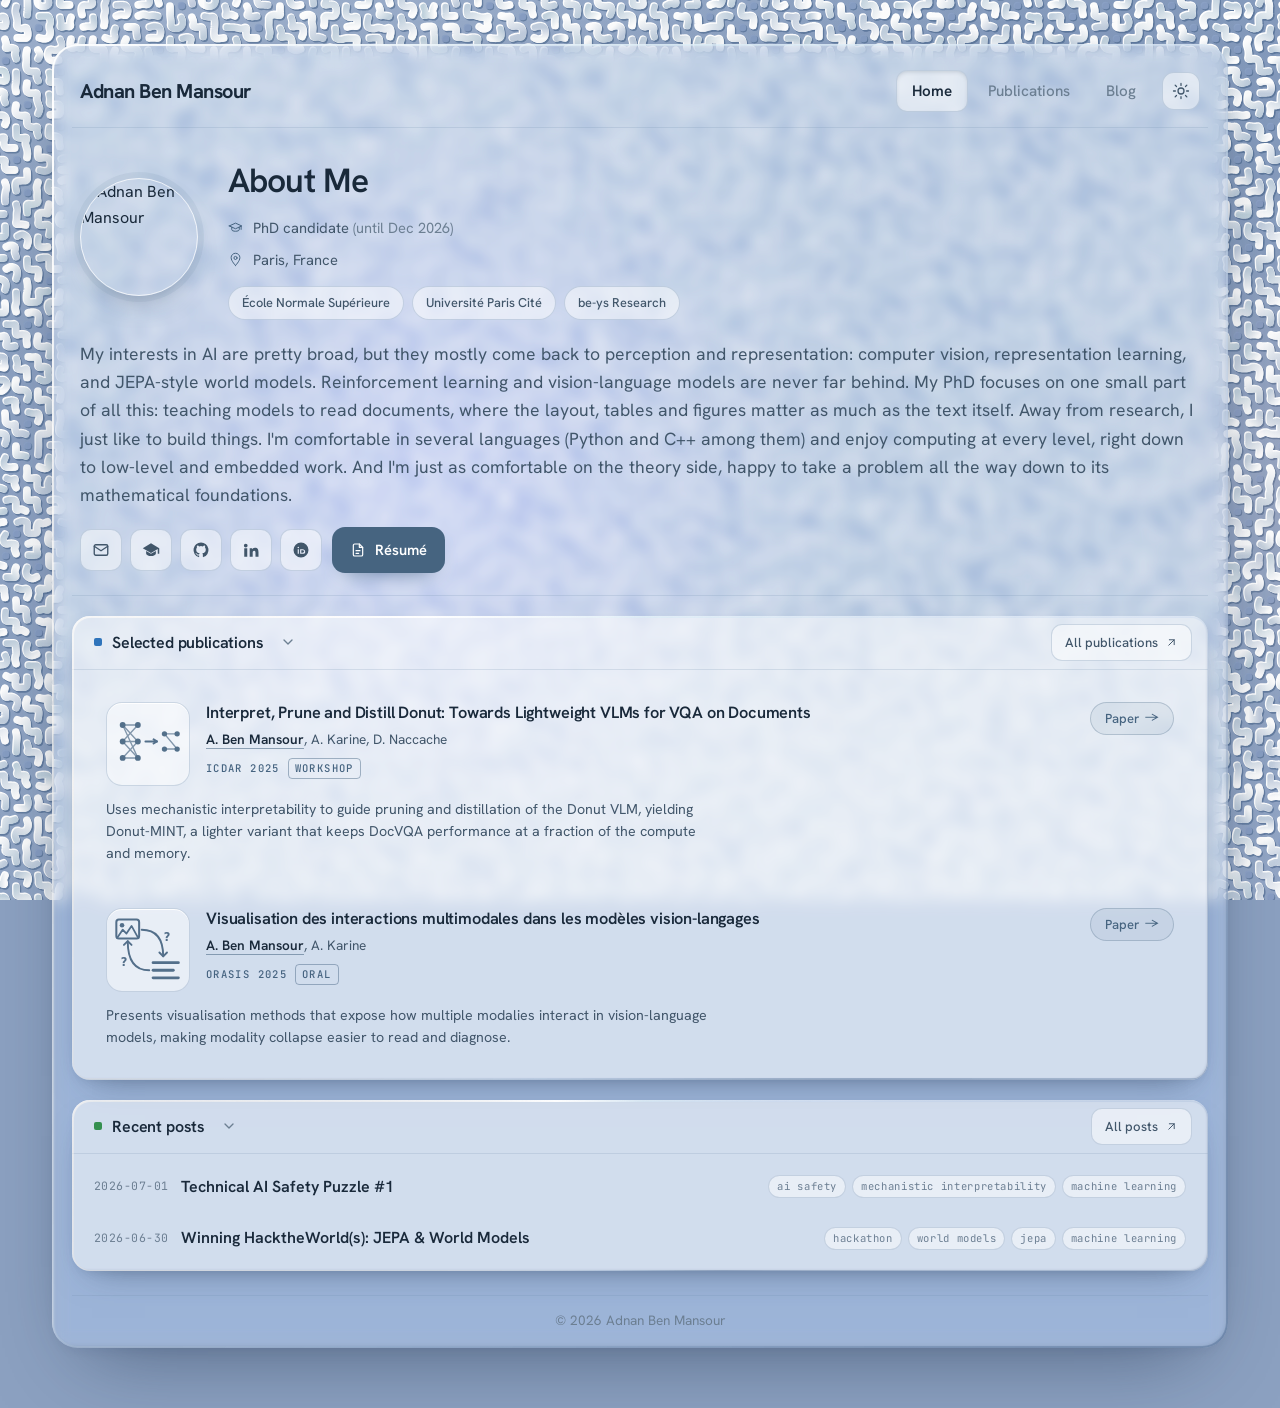
==== index.html @ 6f02ef1b "First blog posts" ====
<!doctype html>
<html lang="en">
<head>
  <meta charset="utf-8" />
  <meta name="viewport" content="width=device-width, initial-scale=1" />
  <title>Adnan Ben Mansour</title>
  <meta name="description" content="Adnan Ben Mansour - PhD student at École Normale Supérieure, working on deep learning for visually-rich document understanding." />
  <link rel="preconnect" href="https://fonts.googleapis.com" />
  <link rel="preconnect" href="https://fonts.gstatic.com" crossorigin />
  <link href="https://fonts.googleapis.com/css2?family=Hanken+Grotesk:wght@400;500;600;700&family=JetBrains+Mono:wght@400;500&display=swap" rel="stylesheet" />
  <link rel="icon" type="image/png" href="favicon.png" />
  <link rel="stylesheet" href="styles.css?v=4a01e9f5" />
  <script>
    (function(){try{var t=localStorage.getItem('theme')||'light';document.documentElement.setAttribute('data-theme',t);}catch(e){document.documentElement.setAttribute('data-theme','light');}})();
  </script>
  <script src="serpentine-bg.js?v=650c353c"></script>
</head>
<body>
  <serpentine-bg></serpentine-bg>

  <div id="wrap">
    <main class="sheet lg-rim lg-rim-lg">

      <header class="topbar">
        <a class="brand" href="index.html">Adnan Ben Mansour</a>
        <nav class="nav" aria-label="Primary">
          <a href="index.html" class="is-current" aria-current="page">Home</a>
          <a href="publications.html">Publications</a>
          <a href="blog.html">Blog</a>
          <button class="theme-toggle" type="button" aria-label="Toggle theme">
            <svg class="icon-sun" width="18" height="18" viewBox="0 0 24 24" fill="none" stroke="currentColor" stroke-width="1.7" stroke-linecap="round" aria-hidden="true"><circle cx="12" cy="12" r="4"/><path d="M12 2v2.5M12 19.5V22M4.2 4.2l1.8 1.8M18 18l1.8 1.8M2 12h2.5M19.5 12H22M4.2 19.8l1.8-1.8M18 6l1.8-1.8"/></svg>
            <svg class="icon-moon" width="18" height="18" viewBox="0 0 24 24" fill="none" stroke="currentColor" stroke-width="1.7" stroke-linecap="round" stroke-linejoin="round" aria-hidden="true"><path d="M20 14.5A8 8 0 1 1 9.5 4a6.5 6.5 0 0 0 10.5 10.5Z"/></svg>
          </button>
        </nav>
      </header>

      
    <section class="home-hero">
      <div class="hero-id">
        <div class="avatar"><img src="avatar.png" alt="Adnan Ben Mansour" /></div>
        <div class="hero-text">
          <h1 class="hero-name">About Me</h1>
          <ul class="meta-list">
            <li>
              <span class="meta-ico"><svg viewBox="0 0 24 24" width="15" height="15" fill="none" stroke="currentColor" stroke-width="1.6" stroke-linecap="round" stroke-linejoin="round" aria-hidden="true">
  <path d="M2 9.5 12 5l10 4.5L12 14 2 9.5Z"/>
  <path d="M6 11.4v4.1c0 1.4 2.7 2.5 6 2.5s6-1.1 6-2.5v-4.1"/>
  <path d="M21 9.8V15"/>
</svg>
</span>
              <span>PhD candidate <span class="meta-note">(until Dec 2026)</span></span>
            </li>
            <li>
              <span class="meta-ico"><svg viewBox="0 0 24 24" width="15" height="15" fill="none" stroke="currentColor" stroke-width="1.6" stroke-linecap="round" stroke-linejoin="round" aria-hidden="true">
  <path d="M12 21.5s7-6.8 7-12.5a7 7 0 1 0-14 0c0 5.7 7 12.5 7 12.5Z"/>
  <circle cx="12" cy="9.5" r="2.5"/>
</svg>
</span>
              <span>Paris, France</span>
            </li>
          </ul>
          <div class="affil affil--row">
            <a href="https://www.ens.psl.eu/" target="_blank" rel="noopener">École Normale Supérieure</a>
            <a href="http://lipade.math-info.univ-paris5.fr/" target="_blank" rel="noopener">Université Paris Cité</a>
            <a href="https://www.kipmi.com/" target="_blank" rel="noopener">be-ys Research</a>
          </div>
        </div>
      </div>

      <p class="lede">My interests in AI are pretty broad, but they mostly come back to perception and
representation: computer vision, representation learning, and JEPA-style world
models. Reinforcement learning and vision-language models are never far behind.
My PhD focuses on one small part of all this: teaching models to read documents,
where the layout, tables and figures matter as much as the text itself.

Away from research, I just like to build things. I'm comfortable in several
languages (Python and C++ among them) and enjoy computing at every level, right
down to low-level and embedded work. And I'm just as comfortable on the theory
side, happy to take a problem all the way down to its mathematical foundations.
</p>

      <div class="contact-row" aria-label="Contact and profiles">
        <div class="iconbtns">
          <a class="iconbtn" href="mailto:adnan.ben-mansour@ens.fr" aria-label="Email" title="Email"><svg viewBox="0 0 24 24" fill="none" stroke="currentColor" stroke-width="1.8" stroke-linecap="round" stroke-linejoin="round" aria-hidden="true"><rect x="3" y="5" width="18" height="14" rx="2"/><path d="M3 7l9 6 9-6"/></svg>
</a>
          <a class="iconbtn" href="https://scholar.google.com/citations?user=5dM98OUAAAAJ&hl=fr&oi=ao" rel="me" target="_blank" aria-label="Google Scholar" title="Google Scholar"><svg viewBox="0 0 24 24" fill="currentColor" aria-hidden="true"><path d="M12 3 1 9.5 12 16l9-5.32V17h2V9.5L12 3z"/><path d="M5.5 13.2v3.3c0 1.7 2.9 3.5 6.5 3.5s6.5-1.8 6.5-3.5v-3.3L12 17l-6.5-3.8z"/></svg>
</a>
          <a class="iconbtn" href="https://github.com/Adnan-Ben-Mansour" rel="me" target="_blank" aria-label="GitHub" title="GitHub"><svg viewBox="0 0 24 24" fill="currentColor" aria-hidden="true"><path d="M12 2a10 10 0 0 0-3.16 19.49c.5.09.68-.22.68-.48v-1.7c-2.78.6-3.37-1.34-3.37-1.34-.45-1.16-1.11-1.47-1.11-1.47-.91-.62.07-.6.07-.6 1 .07 1.53 1.03 1.53 1.03.89 1.53 2.34 1.09 2.91.83.09-.65.35-1.09.63-1.34-2.22-.25-4.56-1.11-4.56-4.94 0-1.09.39-1.98 1.03-2.68-.1-.25-.45-1.27.1-2.65 0 0 .84-.27 2.75 1.02a9.5 9.5 0 0 1 5 0c1.91-1.29 2.75-1.02 2.75-1.02.55 1.38.2 2.4.1 2.65.64.7 1.03 1.59 1.03 2.68 0 3.84-2.34 4.69-4.57 4.94.36.31.68.92.68 1.85v2.74c0 .27.18.58.69.48A10 10 0 0 0 12 2z"/></svg>
</a>
          <a class="iconbtn" href="https://www.linkedin.com/in/adnan-ben-mansour-ba91ab295/" rel="me" target="_blank" aria-label="LinkedIn" title="LinkedIn"><svg viewBox="0 0 24 24" fill="currentColor" aria-hidden="true"><path d="M4.98 3.5a2.5 2.5 0 1 1 0 5 2.5 2.5 0 0 1 0-5zM3 9.5h4V21H3V9.5zM9.5 9.5h3.84v1.57h.05c.53-1 1.84-2.07 3.79-2.07 4.05 0 4.8 2.66 4.8 6.13V21h-4v-5.25c0-1.25-.02-2.86-1.74-2.86-1.74 0-2 1.36-2 2.77V21h-4V9.5z"/></svg>
</a>
          <a class="iconbtn" href="https://orcid.org/0009-0002-1891-4903" rel="me" target="_blank" aria-label="ORCID" title="ORCID"><svg viewBox="0 0 24 24" fill="currentColor" aria-hidden="true"><path d="M12 2a10 10 0 1 0 0 20 10 10 0 0 0 0-20zM8.4 7.6a1.05 1.05 0 1 1 0 2.1 1.05 1.05 0 0 1 0-2.1zm-.8 3.4h1.6V17H7.6v-6zm3.2 0h3.2c2.18 0 3.6 1.45 3.6 3.5S16.18 17 14 17h-3.2v-6zm1.6 1.4v3.2h1.5c1.32 0 2.1-.79 2.1-1.6s-.78-1.6-2.1-1.6h-1.5z"/></svg>
</a>
        </div>
        <a class="resume-btn" href="cv.pdf" target="_blank">
          <svg viewBox="0 0 24 24" fill="none" stroke="currentColor" stroke-width="1.8" stroke-linecap="round" stroke-linejoin="round" aria-hidden="true">
  <path d="M14 3H7a2 2 0 0 0-2 2v14a2 2 0 0 0 2 2h10a2 2 0 0 0 2-2V8z"/>
  <path d="M14 3v5h5"/>
  <path d="M9 13h6"/>
  <path d="M9 17h4"/>
</svg>
<span>Résumé</span>
        </a>
      </div>
    </section>

    <section class="card lg-rim card--clip card--sep is-open" data-collapse>
      <div class="card__bar">
        <button class="card__head" type="button" aria-expanded="true">
          <span class="dot dot--pub"></span>
          <span>Selected publications</span>
          <span class="card__chev"><svg width="16" height="16" viewBox="0 0 24 24" fill="none" stroke="currentColor" stroke-width="2" stroke-linecap="round" stroke-linejoin="round" aria-hidden="true"><path d="M6 9l6 6 6-6"/></svg></span>
        </button>
        <a class="card__action" href="publications.html"><span>All publications</span><svg width="13" height="13" viewBox="0 0 24 24" fill="none" stroke="currentColor" stroke-width="1.8" stroke-linecap="round" stroke-linejoin="round" aria-hidden="true"><path d="M7 17 17 7"/><path d="M8 7h9v9"/></svg></a>
      </div>
      <div class="card__body">
        <div class="yeargrid">
          <div class="pubrow">
            <div class="pubrow__top">
              <div class="pub-thumb" data-sig="distill" aria-hidden="true"></div>
              <div class="pub-main">
                <a class="pub-title" href="https://arxiv.org/abs/2509.26235" target="_blank" rel="noopener">Interpret, Prune and Distill Donut: Towards Lightweight VLMs for VQA on Documents</a>
                <p class="pub-authors"><span class="me">A. Ben Mansour</span>, A. Karine, D. Naccache</p>
                <p class="pub-venue">ICDAR 2025 <span class="pub-flag">Workshop</span></p>
              </div>
              <div class="pub-actions">
                <a class="pub-btn" href="https://arxiv.org/abs/2509.26235" target="_blank" rel="noopener">Paper <span class="arrow">&rarr;</span></a>
              </div>
            </div>
            <p class="pub-desc">Uses mechanistic interpretability to guide pruning and distillation of the Donut VLM, yielding Donut-MINT, a lighter variant that keeps DocVQA performance at a fraction of the compute and memory.</p>
          </div>
          <div class="pubrow">
            <div class="pubrow__top">
              <div class="pub-thumb" data-sig="multimodal" aria-hidden="true"></div>
              <div class="pub-main">
                <a class="pub-title" href="https://hal.science/hal-05142188v1" target="_blank" rel="noopener">Visualisation des interactions multimodales dans les modèles vision-langages</a>
                <p class="pub-authors"><span class="me">A. Ben Mansour</span>, A. Karine</p>
                <p class="pub-venue">ORASIS 2025 <span class="pub-flag">Oral</span></p>
              </div>
              <div class="pub-actions">
                <a class="pub-btn" href="https://hal.science/hal-05142188v1" target="_blank" rel="noopener">Paper <span class="arrow">&rarr;</span></a>
              </div>
            </div>
            <p class="pub-desc">Presents visualisation methods that expose how multiple modalies interact in vision-language models, making modality collapse easier to read and diagnose.</p>
          </div>
        </div>
      </div>
    </section>

    <section class="card lg-rim card--clip is-open" data-collapse>
      <div class="card__bar">
        <button class="card__head" type="button" aria-expanded="true">
          <span class="dot dot--post"></span>
          <span>Recent posts</span>
          <span class="card__chev"><svg width="16" height="16" viewBox="0 0 24 24" fill="none" stroke="currentColor" stroke-width="2" stroke-linecap="round" stroke-linejoin="round" aria-hidden="true"><path d="M6 9l6 6 6-6"/></svg></span>
        </button>
        <a class="card__action" href="blog.html"><span>All posts</span><svg width="13" height="13" viewBox="0 0 24 24" fill="none" stroke="currentColor" stroke-width="1.8" stroke-linecap="round" stroke-linejoin="round" aria-hidden="true"><path d="M7 17 17 7"/><path d="M8 7h9v9"/></svg></a>
      </div>
      <div class="card__body">
        <ul class="posts">
          <li>
            <span class="date">2026-07-01</span>
            <a class="post-title" href="posts/2026-07-01-bluedot-technical-ai-safety-puzzle.html">Technical AI Safety Puzzle #1</a>
            <span class="post-tags"><a class="post-tag" data-tag="ai safety" href="blog.html#tag=ai safety">ai safety</a><a class="post-tag" data-tag="mechanistic interpretability" href="blog.html#tag=mechanistic interpretability">mechanistic interpretability</a><a class="post-tag" data-tag="machine learning" href="blog.html#tag=machine learning">machine learning</a></span>
          </li>
          <li>
            <span class="date">2026-06-30</span>
            <a class="post-title" href="posts/2026-06-30-hacktheworlds-jepa-world-models.html">Winning HacktheWorld(s): JEPA & World Models</a>
            <span class="post-tags"><a class="post-tag" data-tag="hackathon" href="blog.html#tag=hackathon">hackathon</a><a class="post-tag" data-tag="world models" href="blog.html#tag=world models">world models</a><a class="post-tag" data-tag="jepa" href="blog.html#tag=jepa">jepa</a><a class="post-tag" data-tag="machine learning" href="blog.html#tag=machine learning">machine learning</a></span>
          </li>
        </ul>
      </div>
    </section>


      <footer class="foot">
        <span>&copy; 2026 Adnan Ben Mansour</span>
      </footer>

    </main>
  </div>
  <script src="nav.js?v=87e33d95"></script>
  <script src="collapse.js?v=8786c41b"></script>
  <script src="pub-sigs.js?v=1fb8c3a6"></script>
</body>
</html>
---- styles.css ----
/* =====================================================================
   Adnan Ben Mansour — "liquid glass" design system.

   This stylesheet is a real, class-based port of the liquidglass/ mockups
   (originally emitted by Claude Design as inline styles + style-hover).
   Frosted glass panels float over an animated <serpentine-bg> field.

   Compiled pages come from src/ via build.py; this file is a versioned,
   cache-busted asset.
   ===================================================================== */

/* ---------- design tokens ---------- */
:root{
  --sans:"Hanken Grotesk",-apple-system,BlinkMacSystemFont,"Segoe UI",system-ui,sans-serif;
  --mono:"JetBrains Mono",ui-monospace,SFMono-Regular,Menlo,monospace;

  --ink:#19293a; --ink-soft:#41566a; --ink-mute:#6c7f92;
  --accent:#466480; --accent-hov:#33506a; --on-accent:#ffffff;

  --page-bg:rgba(255,255,255,0.20);
  --card-bg:rgba(255,255,255,0.54);
  --card-border:rgba(255,255,255,0.72);
  --inner-hi:rgba(255,255,255,0.9);

  --page-shadow:0 34px 80px -34px rgba(34,52,78,0.6),0 6px 22px -12px rgba(34,52,78,0.2);
  --card-shadow:0 16px 34px -20px rgba(34,52,78,0.55),0 4px 12px -6px rgba(34,52,78,0.22);

  --hairline:rgba(110,140,172,0.20);
  --chip-bg:rgba(255,255,255,0.5);
  --chip-border:rgba(110,140,172,0.30);
  --accent-soft:rgba(70,100,128,0.08);

  --c-connect:oklch(0.64 0.15 55);
  --c-pub:oklch(0.55 0.13 252);
  --c-post:oklch(0.58 0.13 150);

  --rim-hi:rgba(255,255,255,0.78);
  --rim-sh:rgba(40,62,92,0.30);
  --rim-grad:conic-gradient(from 315deg at 50% 50%, rgba(255,255,255,0.95) 0%, rgba(214,236,246,0.5) 13%, rgba(196,214,240,0.36) 31%, rgba(70,100,140,0.40) 50%, rgba(150,178,212,0.30) 69%, rgba(244,237,227,0.40) 87%, rgba(255,255,255,0.95) 100%);
  --blur:8px;

  /* derived surfaces used by article/code rendering */
  --rule:var(--chip-border);
  --sheet:var(--chip-bg);
  --tag-bg:var(--chip-bg);
  --tag-border:var(--chip-border);
}
html[data-theme="dark"]{
  --ink:#e8eff5; --ink-soft:#aebecc; --ink-mute:#8093a4;
  --accent:#b3c3d3; --accent-hov:#cdd9e3; --on-accent:#15222e;

  --page-bg:rgba(18,32,46,0.42);
  --card-bg:rgba(56,78,104,0.36);
  --card-border:rgba(184,208,236,0.16);
  --inner-hi:rgba(184,208,236,0.14);

  --page-shadow:0 36px 86px -34px rgba(0,0,0,0.78),0 6px 24px -12px rgba(0,0,0,0.5);
  --card-shadow:0 18px 38px -20px rgba(0,0,0,0.66),0 5px 14px -7px rgba(0,0,0,0.4);

  --hairline:rgba(184,208,236,0.13);
  --chip-bg:rgba(70,94,122,0.36);
  --chip-border:rgba(184,208,236,0.18);
  --accent-soft:rgba(179,195,211,0.12);

  --c-connect:oklch(0.80 0.13 60);
  --c-pub:oklch(0.74 0.13 252);
  --c-post:oklch(0.77 0.14 150);

  --rim-hi:rgba(202,226,252,0.20);
  --rim-sh:rgba(0,0,0,0.44);
  --rim-grad:conic-gradient(from 315deg at 50% 50%, rgba(214,232,252,0.5) 0%, rgba(150,182,216,0.22) 22%, rgba(0,0,0,0.42) 50%, rgba(150,182,216,0.18) 78%, rgba(214,232,252,0.5) 100%);
}

/* ---------- base ---------- */
*{box-sizing:border-box;}
html,body{margin:0;padding:0;}
body{
  min-height:100vh;
  color:var(--ink);
  font-family:var(--sans);
  line-height:1.6;
  -webkit-font-smoothing:antialiased;
  text-rendering:optimizeLegibility;
  /* fallback field, painted over by <serpentine-bg> when JS runs */
  background:
    radial-gradient(120% 90% at 12% -8%, #9fb1cd 0%, transparent 55%),
    radial-gradient(110% 90% at 96% 6%, #8399bb 0%, transparent 52%),
    #8ca1c1;
}
html[data-theme="dark"] body{
  background:
    radial-gradient(120% 90% at 12% -8%, #0a1018 0%, transparent 55%),
    radial-gradient(110% 90% at 96% 6%, #0c141d 0%, transparent 52%),
    #070c13;
}
a{color:inherit;text-decoration:none;}
button{font-family:inherit;}
img{max-width:100%;display:block;}
::selection{background:var(--accent-soft);}

/* ---------- liquid-glass rim ---------- */
.lg-rim{position:relative;}
.lg-rim::before{
  content:"";position:absolute;inset:0;border-radius:inherit;padding:1.5px;
  background:var(--rim-grad);
  -webkit-mask:linear-gradient(#000 0 0) content-box,linear-gradient(#000 0 0);
  -webkit-mask-composite:xor;mask-composite:exclude;
  pointer-events:none;z-index:3;
}
.lg-rim-lg::before{padding:2px;}

/* ---------- shell ---------- */
#wrap{
  position:relative;z-index:1;width:100%;max-width:1240px;margin:0 auto;
  padding:clamp(16px,3.4vw,44px) clamp(14px,3.4vw,32px) clamp(40px,5vw,60px);
}
.sheet{
  position:relative;
  background:var(--page-bg);
  backdrop-filter:blur(var(--blur)) saturate(140%);
  -webkit-backdrop-filter:blur(var(--blur)) saturate(140%);
  border:0;
  border-radius:clamp(18px,2vw,26px);
  box-shadow:inset 2.5px 2.5px 3px -2px var(--rim-hi),inset -2.5px -2.5px 4px -2px var(--rim-sh),var(--page-shadow);
  padding:clamp(14px,1.6vw,20px) clamp(14px,1.6vw,20px) 16px;
}

/* ---------- topbar ---------- */
.topbar{
  display:flex;align-items:center;justify-content:space-between;gap:20px;flex-wrap:wrap;
  padding:6px 8px 15px;border-bottom:1px solid var(--hairline);margin-bottom:20px;
}
.brand{font-weight:700;font-size:1.25rem;letter-spacing:-0.025em;color:var(--ink);}
.nav{display:flex;align-items:center;gap:4px;flex-wrap:wrap;}
.nav a{
  padding:8px 15px;border-radius:11px;border:1px solid transparent;
  color:var(--ink-mute);font-weight:500;font-size:0.95rem;
  transition:color .15s,background-color .15s,border-color .15s;
}
.nav a:hover{color:var(--ink);background:var(--chip-bg);}
.nav a.is-current{
  color:var(--ink);font-weight:600;background:var(--chip-bg);border-color:var(--chip-border);
  box-shadow:inset 0 2px 5px -2px color-mix(in oklab,var(--ink) 24%,transparent);
}
.theme-toggle{
  margin-left:6px;width:38px;height:38px;border-radius:12px;
  background:var(--chip-bg);border:1px solid var(--chip-border);color:var(--ink-soft);
  display:grid;place-items:center;cursor:pointer;
  transition:color .15s,border-color .15s;
}
.theme-toggle:hover{color:var(--accent);border-color:var(--accent);}
.theme-toggle svg{display:block;}
.theme-toggle .icon-moon{display:none;}
html[data-theme="dark"] .theme-toggle .icon-sun{display:none;}
html[data-theme="dark"] .theme-toggle .icon-moon{display:block;}

/* ---------- layout ---------- */
.grid{
  display:grid;grid-template-columns:minmax(286px,332px) minmax(0,1fr);
  gap:clamp(14px,1.6vw,20px);align-items:start;
}
.col{display:flex;flex-direction:column;gap:clamp(14px,1.6vw,20px);}

/* ---------- card ---------- */
.card{
  background:var(--card-bg);border:0;border-radius:18px;
  box-shadow:inset 2px 2px 2px -2px var(--rim-hi),inset -2px -2px 3px -2px var(--rim-sh),var(--card-shadow);
}
.card--pad{padding:24px 22px;}
.card--clip{overflow:hidden;}
.card--sep{margin-bottom:clamp(14px,1.6vw,20px);}

/* colored section dots */
.dot{width:8px;height:8px;border-radius:2px;flex:0 0 auto;display:inline-block;}
.dot--connect{background:var(--c-connect);}
.dot--pub{background:var(--c-pub);}
.dot--post{background:var(--c-post);}

/* collapsible card header */
.card__bar{display:flex;align-items:center;}
.card__head{
  width:100%;display:flex;align-items:center;gap:10px;
  padding:16px 22px;border:0;background:none;cursor:pointer;text-align:left;
  color:var(--ink);font-size:1rem;font-weight:600;letter-spacing:-0.01em;
}
.card__head:focus-visible{outline:2px solid var(--accent);outline-offset:-2px;border-radius:12px;}
.card__chev{margin-left:auto;display:grid;place-items:center;color:var(--ink-mute);transition:transform .2s ease;}
.card__chev svg{display:block;}
.card:not(.is-open) .card__chev{transform:rotate(-90deg);}
.card:not(.is-open) .card__body{display:none;}
.card__bar .card__head{flex:1 1 auto;width:auto;min-width:0;padding-right:8px;}
.card__bar .card__head .card__chev{margin-left:6px;}
.card__action{
  flex:0 0 auto;margin-right:16px;display:inline-flex;align-items:center;gap:7px;
  padding:7px 13px;border-radius:11px;background:var(--chip-bg);border:1px solid var(--chip-border);
  color:var(--ink-soft);font-size:0.82rem;font-weight:500;white-space:nowrap;
  transition:color .15s,border-color .15s;
}
.card__action:hover{color:var(--ink);border-color:var(--accent);}
.card__action svg{display:block;}
.card__body{border-top:1px solid var(--hairline);}

/* ---------- home: avatar / identity card ---------- */
.avatar-wrap{display:flex;flex-direction:column;align-items:center;}
.avatar{
  width:118px;height:118px;border-radius:50%;overflow:hidden;border:1px solid var(--card-border);
  box-shadow:0 0 0 6px var(--accent-soft),0 14px 30px -16px rgba(34,52,78,0.5);
}
.avatar img{width:100%;height:100%;object-fit:cover;}
.meta-list{list-style:none;padding:0;margin:18px 0 0;display:flex;flex-direction:column;gap:9px;}
.meta-list li{display:flex;align-items:center;gap:10px;font-size:0.92rem;color:var(--ink-soft);}
.meta-ico{color:var(--accent);display:inline-flex;flex:0 0 auto;}
.meta-ico svg{display:block;}
.meta-note{color:var(--ink-mute);font-weight:400;}
.affil{display:flex;flex-direction:column;align-items:flex-start;gap:8px;margin-top:18px;}
.affil a{
  display:inline-flex;align-items:center;gap:5px;padding:6px 13px;
  background:var(--chip-bg);border:1px solid var(--chip-border);border-radius:999px;
  color:var(--ink-soft);font-size:0.8rem;font-weight:500;white-space:nowrap;
  transition:color .18s,border-color .18s,background-color .18s,transform .18s;
}
.affil a:hover{color:var(--ink);border-color:var(--accent);background:var(--accent-soft);transform:translateY(-1px);}

/* ---------- home: contact card ---------- */
.card__label{
  display:flex;align-items:center;gap:9px;font-family:var(--mono);
  font-size:0.72rem;letter-spacing:0.16em;text-transform:uppercase;color:var(--ink);
  font-weight:500;margin-bottom:14px;
}
.iconbtns{display:flex;align-items:center;gap:8px;}
.iconbtn{
  flex:1;height:42px;display:grid;place-items:center;border-radius:11px;
  background:var(--chip-bg);border:1px solid var(--chip-border);color:var(--ink-soft);
  transition:color .15s,border-color .15s,background-color .15s;
}
.iconbtn:hover{color:var(--accent);border-color:var(--accent);background:var(--accent-soft);}
.iconbtn svg{display:block;width:18px;height:18px;}
.resume-btn{
  display:flex;align-items:center;justify-content:center;gap:9px;margin-top:14px;padding:11px;
  border-radius:13px;background:var(--accent);color:var(--on-accent);font-weight:600;font-size:0.92rem;
  box-shadow:0 10px 22px -14px var(--accent);transition:background-color .15s;
}
.resume-btn:hover{background:var(--accent-hov);}
.resume-btn svg{display:block;width:16px;height:16px;flex:0 0 auto;}

/* ---------- home: about card ---------- */
.about{padding:28px 28px 26px;}
.about h1{
  font-size:clamp(1.7rem,1.3rem + 1.4vw,2rem);font-weight:600;letter-spacing:-0.025em;
  margin:0 0 12px;color:var(--ink);
}
.about .lede{margin:0;font-size:1.06rem;line-height:1.62;color:var(--ink-soft);max-width:58ch;text-wrap:pretty;}

/* ---------- home hero (single-column layout) ---------- */
.home-hero{
  padding:6px 8px 22px;border-bottom:1px solid var(--hairline);
  margin-bottom:clamp(14px,1.6vw,20px);
}
.hero-id{display:flex;align-items:center;gap:clamp(18px,3vw,30px);}
.hero-id .avatar{flex:0 0 auto;}
.hero-text{min-width:0;}
.hero-name{
  font-size:clamp(1.7rem,1.3rem + 1.4vw,2.1rem);font-weight:600;letter-spacing:-0.025em;
  margin:0 0 8px;color:var(--ink);
}
.hero-text .meta-list{margin:2px 0 0;}
.affil--row{flex-direction:row;flex-wrap:wrap;margin-top:14px;}
/* readable measure for the (now multi-sentence) intro paragraph */
.home-hero .lede{margin:20px 0 0;font-size:1.1rem;line-height:1.6;color:var(--ink-soft);text-wrap:pretty;}
.contact-row{display:flex;align-items:center;flex-wrap:wrap;gap:10px;margin-top:18px;}
.contact-row .iconbtns{display:flex;gap:8px;flex-wrap:wrap;}
.contact-row .iconbtn{flex:0 0 auto;width:42px;}
.contact-row .resume-btn{margin-top:0;width:auto;padding:11px 18px;}
@media (max-width:560px){
  .hero-id{flex-direction:column;text-align:center;}
  .hero-text .meta-list li{justify-content:center;}
  .affil--row{justify-content:center;}
  .home-hero .lede{text-align:left;}
  .contact-row{justify-content:center;}
}

/* ---------- publication rows (home + publications) ---------- */
.publist > .pubrow + .pubrow{border-top:1px solid var(--hairline);}
.pubrow{padding:18px 22px;transition:background-color .18s;}
.pubrow:hover{background:var(--accent-soft);}
.pubrow__top{display:flex;gap:16px;align-items:flex-start;}
.publist .pubrow__top{align-items:center;}
.pub-thumb{
  width:84px;height:84px;flex:0 0 auto;border-radius:16px;
  background:var(--chip-bg);border:1px solid var(--chip-border);box-shadow:inset 0 1px 0 var(--inner-hi);
  display:grid;place-items:center;overflow:hidden;color:var(--accent);
}
.pub-thumb svg{width:76px;height:76px;opacity:0.92;}
.pub-main{flex:1 1 auto;min-width:0;}
.pub-title{
  display:block;font-size:1.02rem;font-weight:600;letter-spacing:-0.01em;line-height:1.32;
  color:var(--ink);transition:color .15s;
}
.pub-title:hover{color:var(--accent);}
.pub-authors{margin:6px 0 7px;font-size:0.85rem;color:var(--ink-soft);}
.pub-authors .me{color:var(--ink);font-weight:600;border-bottom:1px solid color-mix(in oklab,var(--accent) 55%,transparent);}
.pub-venue{
  margin:0;font-family:var(--mono);font-size:0.66rem;letter-spacing:0.13em;text-transform:uppercase;
  color:var(--accent);font-weight:500;display:flex;align-items:center;gap:8px;flex-wrap:wrap;
}
.pub-flag{padding:1px 6px;border:1px solid color-mix(in oklab,var(--accent) 45%,transparent);border-radius:4px;}
.pub-desc{margin:0;font-size:0.89rem;line-height:1.55;color:var(--ink-soft);max-width:78ch;text-wrap:pretty;}
.pub-actions{flex:0 0 auto;display:flex;flex-direction:column;gap:8px;align-items:flex-end;}
.pub-open{
  width:38px;height:38px;flex:0 0 auto;border-radius:11px;
  background:var(--chip-bg);border:1px solid var(--chip-border);color:var(--ink-soft);
  display:grid;place-items:center;
  transition:color .15s,border-color .15s,background-color .15s;
}
.pub-open:hover{color:var(--accent);border-color:var(--accent);background:var(--accent-soft);}
.pub-open svg{display:block;}

/* pill buttons for paper links */
.pub-btn,.paper-btn{
  display:inline-flex;align-items:center;gap:6px;padding:5px 14px;border-radius:999px;
  background:var(--accent-soft);border:1px solid color-mix(in oklab,var(--accent) 28%,transparent);
  color:var(--accent);font-size:0.82rem;font-weight:500;white-space:nowrap;
  transition:background-color .15s,color .15s,border-color .15s;
}
.pub-btn:hover,.paper-btn:hover{background:var(--accent);color:var(--on-accent);border-color:var(--accent);}
.pub-btn--ghost{background:var(--chip-bg);border-color:var(--chip-border);color:var(--ink-soft);}
.pub-btn--ghost:hover{background:var(--chip-bg);color:var(--ink);border-color:var(--accent);}
.pub-btn .arrow,.paper-btn .arrow{font-size:0.95em;}

/* ---------- publications page ---------- */
.intro{padding:24px 26px;margin-bottom:clamp(14px,1.6vw,20px);}
.intro h1{
  font-size:clamp(1.6rem,1.25rem + 1.4vw,1.9rem);font-weight:600;letter-spacing:-0.025em;
  margin:0 0 8px;color:var(--ink);
}
.intro p{margin:0;font-size:1rem;color:var(--ink-soft);}
.intro a{color:var(--accent);border-bottom:1px solid color-mix(in oklab,var(--accent) 45%,transparent);}
.pubyear{margin-bottom:clamp(14px,1.6vw,20px);}
.pubyear:last-child{margin-bottom:0;}
.year-label{
  display:flex;align-items:center;gap:10px;font-family:var(--mono);
  font-size:0.78rem;letter-spacing:0.14em;font-weight:500;color:var(--ink);
}
.year-meta{display:flex;align-items:center;gap:10px;color:var(--ink-mute);margin-left:auto;}
.year-count{font-family:var(--mono);font-size:0.66rem;letter-spacing:0.1em;}
.yeargrid{display:flex;flex-direction:column;gap:12px;padding:16px;}
.yeargrid .pubrow{padding:16px 18px;border-radius:14px;display:flex;flex-direction:column;gap:12px;}

/* ---------- posts (blog + recent) ---------- */
.posts{list-style:none;margin:0;padding:8px;display:flex;flex-direction:column;gap:2px;}
.posts li{display:flex;align-items:center;gap:12px;padding:12px 14px;border-radius:12px;transition:background-color .18s;}
.posts li:hover{background:var(--accent-soft);}
.posts li.is-hidden{display:none;}
.posts .date{font-family:var(--mono);font-size:0.72rem;letter-spacing:0.04em;color:var(--ink-mute);flex:0 0 auto;}
.post-title{font-weight:600;color:var(--ink);transition:color .15s;}
.post-title:hover{color:var(--accent);}
.post-tags{display:inline-flex;gap:6px;flex-wrap:wrap;margin-left:auto;}
.post-tag{
  font-family:var(--mono);font-size:0.66rem;letter-spacing:0.06em;
  padding:2px 8px;border-radius:999px;background:var(--chip-bg);border:1px solid var(--chip-border);
  color:var(--ink-mute);
}
.post-tag.is-active{background:var(--accent);color:var(--on-accent);border-color:var(--accent);}
a.post-tag{cursor:pointer;}

/* filters row */
.filters{display:flex;align-items:center;flex-wrap:wrap;gap:8px;padding:14px 16px;border-top:1px solid var(--hairline);}
.filters-label{font-family:var(--mono);font-size:0.7rem;letter-spacing:0.12em;text-transform:uppercase;color:var(--ink-mute);}
.filter-btn,.filter-clear,.filter-more{
  font-family:var(--mono);font-size:0.72rem;letter-spacing:0.04em;cursor:pointer;
  padding:5px 11px;border-radius:999px;background:var(--chip-bg);border:1px solid var(--chip-border);
  color:var(--ink-soft);transition:color .15s,border-color .15s,background-color .15s;white-space:nowrap;
}
.filter-btn:hover,.filter-more:hover{color:var(--ink);border-color:var(--accent);}
.filter-btn.is-on{background:var(--accent);color:var(--on-accent);border-color:var(--accent);}
.filter-btn .filter-n{opacity:.55;margin-left:2px;}
.filter-more{border-style:dashed;}
.filter-clear{border-style:dashed;color:var(--ink-mute);}
.post-tag--more{cursor:default;color:var(--ink-mute);letter-spacing:0.1em;}

/* empty states */
.empty{
  padding:44px 26px;border-top:1px solid var(--hairline);
  display:flex;flex-direction:column;align-items:center;text-align:center;gap:14px;
}
.empty-ico{
  width:62px;height:62px;border-radius:18px;display:grid;place-items:center;color:var(--accent);
  background:var(--chip-bg);border:1px solid var(--chip-border);box-shadow:inset 0 1px 0 var(--inner-hi);
}
.empty h3{margin:0 0 4px;font-size:1.02rem;font-weight:600;color:var(--ink);}
.empty p{margin:0;font-size:0.92rem;color:var(--ink-mute);max-width:42ch;}
.empty--inline{
  display:flex;align-items:center;gap:12px;padding:20px 22px;
  border-top:1px solid var(--hairline);color:var(--ink-mute);
}
.empty--inline span:last-child{font-size:0.92rem;}
.badge{
  font-family:var(--mono);font-size:0.68rem;letter-spacing:0.12em;text-transform:uppercase;
  padding:4px 10px;border:1px dashed var(--chip-border);border-radius:8px;color:var(--ink-mute);
}

/* ---------- footer ---------- */
.foot{
  text-align:center;margin-top:24px;padding-top:14px;border-top:1px solid var(--hairline);
  color:var(--ink-mute);font-size:0.85rem;
}
.foot a{color:var(--ink-soft);}
.foot a:hover{color:var(--accent);}

/* =====================================================================
   Detail pages (per-paper / per-post) — markdown article rendering.
   These re-theme the original article styles onto the glass palette.
   ===================================================================== */
.back-link{
  font-family:var(--mono);font-size:0.78rem;color:var(--ink-mute);letter-spacing:0.06em;
  display:inline-block;margin:4px 4px 14px;
}
.back-link:hover{color:var(--accent);}
.back-link::before{content:"← ";}

.article-card{padding:clamp(20px,3vw,34px);}

.paper-header{margin-bottom:1.4rem;}
.paper-header-top{display:flex;align-items:center;justify-content:space-between;gap:12px;margin-bottom:0.5rem;}
.paper-header-top .paper-venue{margin:0;}
.outline-toggle{
  flex:0 0 auto;width:34px;height:34px;border-radius:10px;
  background:var(--chip-bg);border:1px solid var(--chip-border);color:var(--ink-soft);
  display:grid;place-items:center;cursor:pointer;
  transition:color .15s,border-color .15s,background-color .15s;
}
.outline-toggle:hover{color:var(--accent);border-color:var(--accent);background:var(--accent-soft);}
.outline-toggle svg{display:block;}
.outline-toggle .ic-unfold{display:none;}
.outline-toggle.all-collapsed .ic-fold{display:none;}
.outline-toggle.all-collapsed .ic-unfold{display:block;}
.paper-header .paper-venue{
  font-family:var(--mono);font-size:0.78rem;letter-spacing:0.12em;text-transform:uppercase;
  color:var(--accent);margin:0 0 0.5rem;font-weight:600;
}
.paper-header h1{font-size:clamp(1.6rem,1.25rem + 1.4vw,2rem);margin:0 0 0.6rem;letter-spacing:-0.02em;text-wrap:balance;color:var(--ink);}
.paper-header .paper-authors{font-size:0.95rem;color:var(--ink-soft);margin:0 0 0.8rem;}
.paper-header .paper-authors .me{color:var(--ink);font-weight:600;}
.paper-header .paper-actions{display:flex;flex-wrap:wrap;gap:0.5rem;}

.paper-abstract{
  border:1px solid var(--hairline);border-radius:14px;padding:0.85rem 1.1rem;
  background:color-mix(in oklab,var(--accent-soft) 60%,transparent);margin:0.6rem 0 1.6rem;
}
.paper-abstract .abstract-label{
  font-family:var(--mono);font-size:0.72rem;letter-spacing:0.14em;text-transform:uppercase;
  color:var(--ink-mute);font-weight:600;margin:0 0 0.4rem;
}
.paper-abstract p{margin:0;color:var(--ink-soft);font-size:0.95rem;line-height:1.65;}

.article-body{font-size:1rem;line-height:1.7;color:var(--ink-soft);counter-reset:section-counter eqn-counter fig-counter cell-counter;}
.article-body p{color:var(--ink-soft);margin:0 0 1rem;}
.article-body strong{color:var(--ink);font-weight:600;}
.article-body h2{font-size:1.15rem;margin:2.2rem 0 0.7rem;color:var(--ink);display:flex;align-items:center;gap:0.6rem;counter-increment:section-counter;}
.article-body h2::before{
  content:counter(section-counter) ".";flex:0 0 auto;
  font-family:var(--mono);font-weight:500;color:var(--ink-mute);font-size:0.85em;
}
/* collapsible article sections: heading reduces to its title between two rules */
.article-body h2.section-head{cursor:pointer;user-select:none;}
.article-body h2.section-head:hover{color:var(--accent);}
.article-body h2.is-collapsed{color:var(--ink-mute);gap:0.9rem;margin:1.6rem 0;}
.article-body h2.is-collapsed::before{content:"";flex:1 1 auto;height:1px;background:var(--hairline);}
.article-body h2.is-collapsed::after{content:"";flex:1 1 auto;height:1px;background:var(--hairline);}
.article-body h2.is-collapsed + .section-body{display:none;}
.article-body h3{font-size:1.02rem;margin:1.4rem 0 0.4rem;color:var(--ink);}
.article-body ul,.article-body ol{margin:0 0 1rem;padding-left:1.2rem;}
.article-body li{margin:0.15rem 0;}
.article-body blockquote{border-left:2px solid var(--accent);margin:0 0 1rem;padding:0.1rem 0 0.1rem 0.9rem;color:var(--ink-soft);font-style:italic;}
.article-body a{color:var(--accent);border-bottom:1px solid color-mix(in oklab,var(--accent) 40%,transparent);}
.article-body a:hover{color:var(--accent-hov);}
.article-body img{border-radius:10px;margin:1rem 0;}
.article-body table{border-collapse:collapse;width:100%;margin:1rem 0 1.4rem;font-size:0.9rem;}
.article-body th,.article-body td{border:1px solid var(--hairline);padding:0.4rem 0.7rem;text-align:left;}
.article-body th{background:var(--chip-bg);color:var(--ink);font-weight:600;}

/* inline code */
.article-body code,.article-body :not(pre) > code{
  font-family:var(--mono);font-size:0.88em;background:var(--tag-bg);border:1px solid var(--tag-border);
  border-radius:4px;padding:0.05em 0.35em;color:var(--ink);
}

/* notebook-style cell (code & figures) */
.cell{border:1px solid var(--rule);border-radius:12px;background:var(--sheet);margin:1rem 0 1.4rem;overflow:hidden;}
.cell-label{
  font-family:var(--mono);font-size:0.72rem;letter-spacing:0.06em;color:var(--ink-mute);
  padding:0.45rem 0.85rem 0.4rem;border-bottom:1px solid var(--rule);
  background:color-mix(in oklab,var(--accent-soft) 30%,transparent);
  display:flex;justify-content:space-between;align-items:baseline;gap:0.6rem;
}
.cell-label .cell-caption{color:var(--ink-soft);font-family:var(--sans);font-size:0.82rem;letter-spacing:0;}
.cell-label .cell-lang{
  display:inline-block;padding:0.05rem 0.45rem;border:1px solid var(--rule);border-radius:3px;
  color:var(--ink-soft);background:var(--sheet);font-family:var(--mono);font-size:0.68rem;
  letter-spacing:0.06em;text-transform:lowercase;
}
.cell-label.is-toggle{cursor:pointer;user-select:none;}
.cell-label.is-toggle:hover{background:color-mix(in oklab,var(--accent-soft) 55%,transparent);}
.cell-toggle{
  appearance:none;background:transparent;border:0;font:inherit;color:var(--ink-soft);
  font-family:var(--mono);font-size:0.72rem;letter-spacing:0.04em;cursor:pointer;padding:0;
  display:inline-flex;align-items:center;gap:0.35rem;
}
.cell-toggle:hover{color:var(--accent);}
.cell-toggle .chev{display:inline-block;transition:transform .15s ease;font-size:0.85em;}
.cell.is-collapsed .cell-toggle .chev{transform:rotate(-90deg);}
.cell.is-collapsed .cell-label{border-bottom-color:transparent;}
.cell.is-collapsed pre{display:none;}
.cell pre{margin:0;padding:0.85rem 1rem;font-family:var(--mono);font-size:0.85rem;line-height:1.55;color:var(--ink);overflow-x:auto;background:transparent;}
.cell pre code{background:transparent;border:0;padding:0;font-size:inherit;color:inherit;}

/* hand-tinted syntax tokens */
.tok-kw{color:#2f6f9e;font-weight:500;}
.tok-str{color:#3f8a6e;}
.tok-num{color:#8a6aa0;}
.tok-com{color:var(--ink-mute);font-style:italic;}
.tok-fn{color:#466480;}
.tok-cls{color:#7d6db0;}
html[data-theme="dark"] .tok-kw{color:#8fc0e8;}
html[data-theme="dark"] .tok-str{color:#8fd0b0;}
html[data-theme="dark"] .tok-num{color:#c4a9dd;}
html[data-theme="dark"] .tok-com{color:var(--ink-mute);}
html[data-theme="dark"] .tok-fn{color:#aec6df;}
html[data-theme="dark"] .tok-cls{color:#c2b1e6;}

/* figure cell */
.figure{border:1px solid var(--rule);border-radius:12px;overflow:hidden;margin:1rem 0 1.4rem;background:var(--sheet);}
.figure-frame{
  background:
    linear-gradient(135deg, transparent 0 49%, color-mix(in oklab, var(--accent) 12%, transparent) 49% 51%, transparent 51%) 0 0/14px 14px,
    color-mix(in oklab, var(--accent-soft) 35%, transparent);
  padding:1.2rem;display:grid;place-items:center;min-height:220px;color:var(--accent);
}
.figure-frame svg{display:block;max-width:100%;height:auto;}
.figure-frame img{display:block;max-width:100%;height:auto;max-height:520px;border-radius:8px;margin:0;}
.figure-frame p{margin:0;}
.figure-frame:has(img){background:var(--sheet);padding:1rem;min-height:0;}
/* image figures shrink to the image width and centre; caption wraps within it */
.figure:has(img){width:fit-content;max-width:100%;margin-inline:auto;}
.figure:has(img) .figure-caption{width:0;min-width:100%;}
.figure-caption{font-family:var(--sans);font-size:0.85rem;color:var(--ink-soft);padding:0.55rem 0.9rem 0.65rem;border-top:1px solid var(--rule);background:var(--sheet);}
.figure-caption .fig-num{font-family:var(--mono);color:var(--accent);font-weight:600;margin-right:0.4rem;}
.figure-caption .fig-num::before{counter-increment:fig-counter;content:"Fig " counter(fig-counter) ".";}

/* numbered display equation */
.eqn{
  display:grid;grid-template-columns:1fr auto;align-items:center;gap:1rem;margin:1rem 0 1.2rem;
  padding:0.6rem 1rem;border-left:2px solid var(--accent);
  background:color-mix(in oklab,var(--accent-soft) 40%,transparent);border-radius:0 12px 12px 0;
}
.eqn .eqn-body{overflow-x:auto;}
.eqn .eqn-num{font-family:var(--mono);color:var(--ink-mute);font-size:0.9rem;}
.eqn .eqn-num::before{counter-increment:eqn-counter;content:"(" counter(eqn-counter) ")";}

/* ---------- responsive ---------- */
@media (max-width:840px){
  .grid{grid-template-columns:1fr;}
}
@media (max-width:560px){
  .topbar{flex-direction:column;align-items:flex-start;gap:14px;}
  .pubrow__top{flex-wrap:wrap;}
  .pub-actions{flex-direction:row;align-items:center;}
  .post-tags{margin-left:0;}
  .posts li{flex-wrap:wrap;}
}
@media (prefers-reduced-motion:reduce){
  *{transition:none !important;}
}
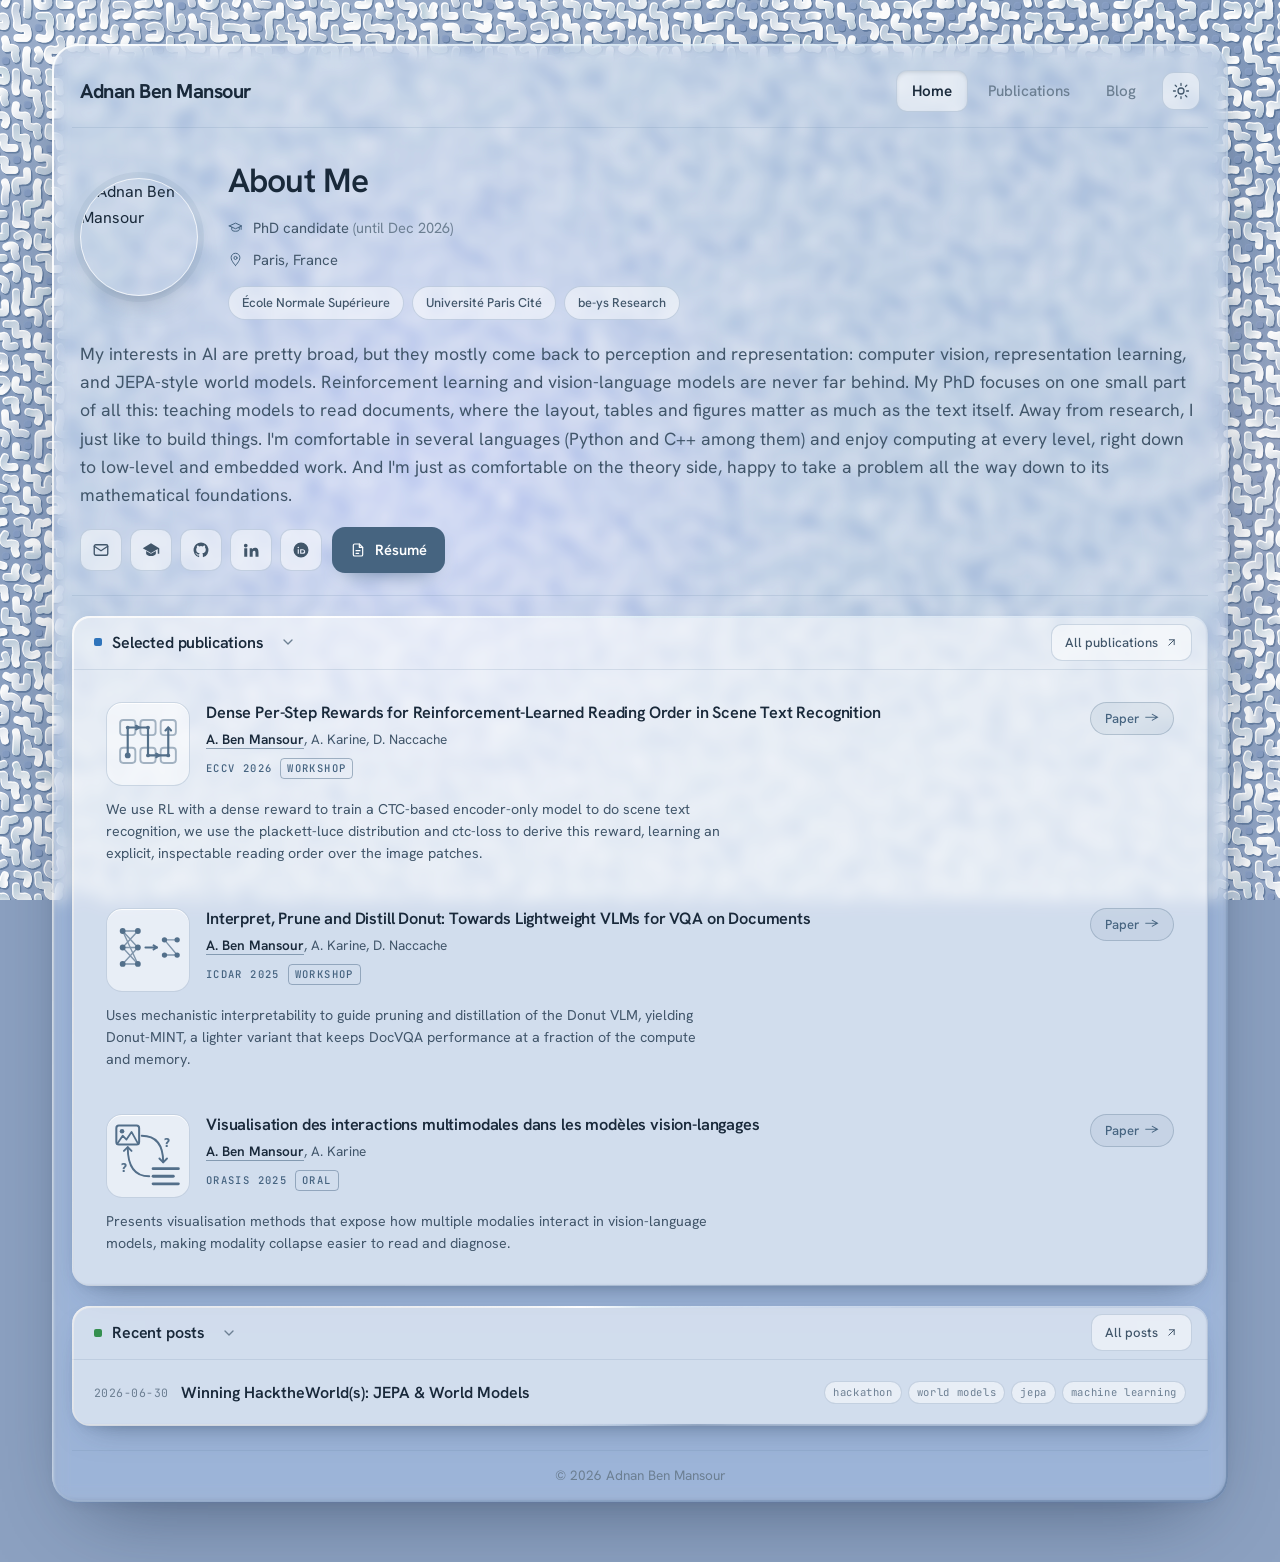
==== commit 80e61d62: "accepted at melex at eccv 26" ====
--- a/index.html
+++ b/index.html
@@ -117,6 +117,20 @@
         <div class="yeargrid">
           <div class="pubrow">
             <div class="pubrow__top">
+              <div class="pub-thumb" data-sig="reading-order" aria-hidden="true"></div>
+              <div class="pub-main">
+                <a class="pub-title" href="https://sites.google.com/view/melex-2026/home" target="_blank" rel="noopener">Dense Per-Step Rewards for Reinforcement-Learned Reading Order in Scene Text Recognition</a>
+                <p class="pub-authors"><span class="me">A. Ben Mansour</span>, A. Karine, D. Naccache</p>
+                <p class="pub-venue">ECCV 2026 <span class="pub-flag">Workshop</span></p>
+              </div>
+              <div class="pub-actions">
+                <a class="pub-btn" href="https://sites.google.com/view/melex-2026/home" target="_blank" rel="noopener">Paper <span class="arrow">&rarr;</span></a>
+              </div>
+            </div>
+            <p class="pub-desc">We use RL with a dense reward to train a CTC-based encoder-only model to do scene text recognition, we use the plackett-luce distribution and ctc-loss to derive this reward, learning an explicit, inspectable reading order over the image patches.</p>
+          </div>
+          <div class="pubrow">
+            <div class="pubrow__top">
               <div class="pub-thumb" data-sig="distill" aria-hidden="true"></div>
               <div class="pub-main">
                 <a class="pub-title" href="https://arxiv.org/abs/2509.26235" target="_blank" rel="noopener">Interpret, Prune and Distill Donut: Towards Lightweight VLMs for VQA on Documents</a>
@@ -159,11 +173,6 @@
       <div class="card__body">
         <ul class="posts">
           <li>
-            <span class="date">2026-07-01</span>
-            <a class="post-title" href="posts/2026-07-01-bluedot-technical-ai-safety-puzzle.html">Technical AI Safety Puzzle #1</a>
-            <span class="post-tags"><a class="post-tag" data-tag="ai safety" href="blog.html#tag=ai safety">ai safety</a><a class="post-tag" data-tag="mechanistic interpretability" href="blog.html#tag=mechanistic interpretability">mechanistic interpretability</a><a class="post-tag" data-tag="machine learning" href="blog.html#tag=machine learning">machine learning</a></span>
-          </li>
-          <li>
             <span class="date">2026-06-30</span>
             <a class="post-title" href="posts/2026-06-30-hacktheworlds-jepa-world-models.html">Winning HacktheWorld(s): JEPA & World Models</a>
             <span class="post-tags"><a class="post-tag" data-tag="hackathon" href="blog.html#tag=hackathon">hackathon</a><a class="post-tag" data-tag="world models" href="blog.html#tag=world models">world models</a><a class="post-tag" data-tag="jepa" href="blog.html#tag=jepa">jepa</a><a class="post-tag" data-tag="machine learning" href="blog.html#tag=machine learning">machine learning</a></span>
@@ -181,6 +190,6 @@
   </div>
   <script src="nav.js?v=87e33d95"></script>
   <script src="collapse.js?v=8786c41b"></script>
-  <script src="pub-sigs.js?v=1fb8c3a6"></script>
+  <script src="pub-sigs.js?v=12ce4f80"></script>
 </body>
 </html>
